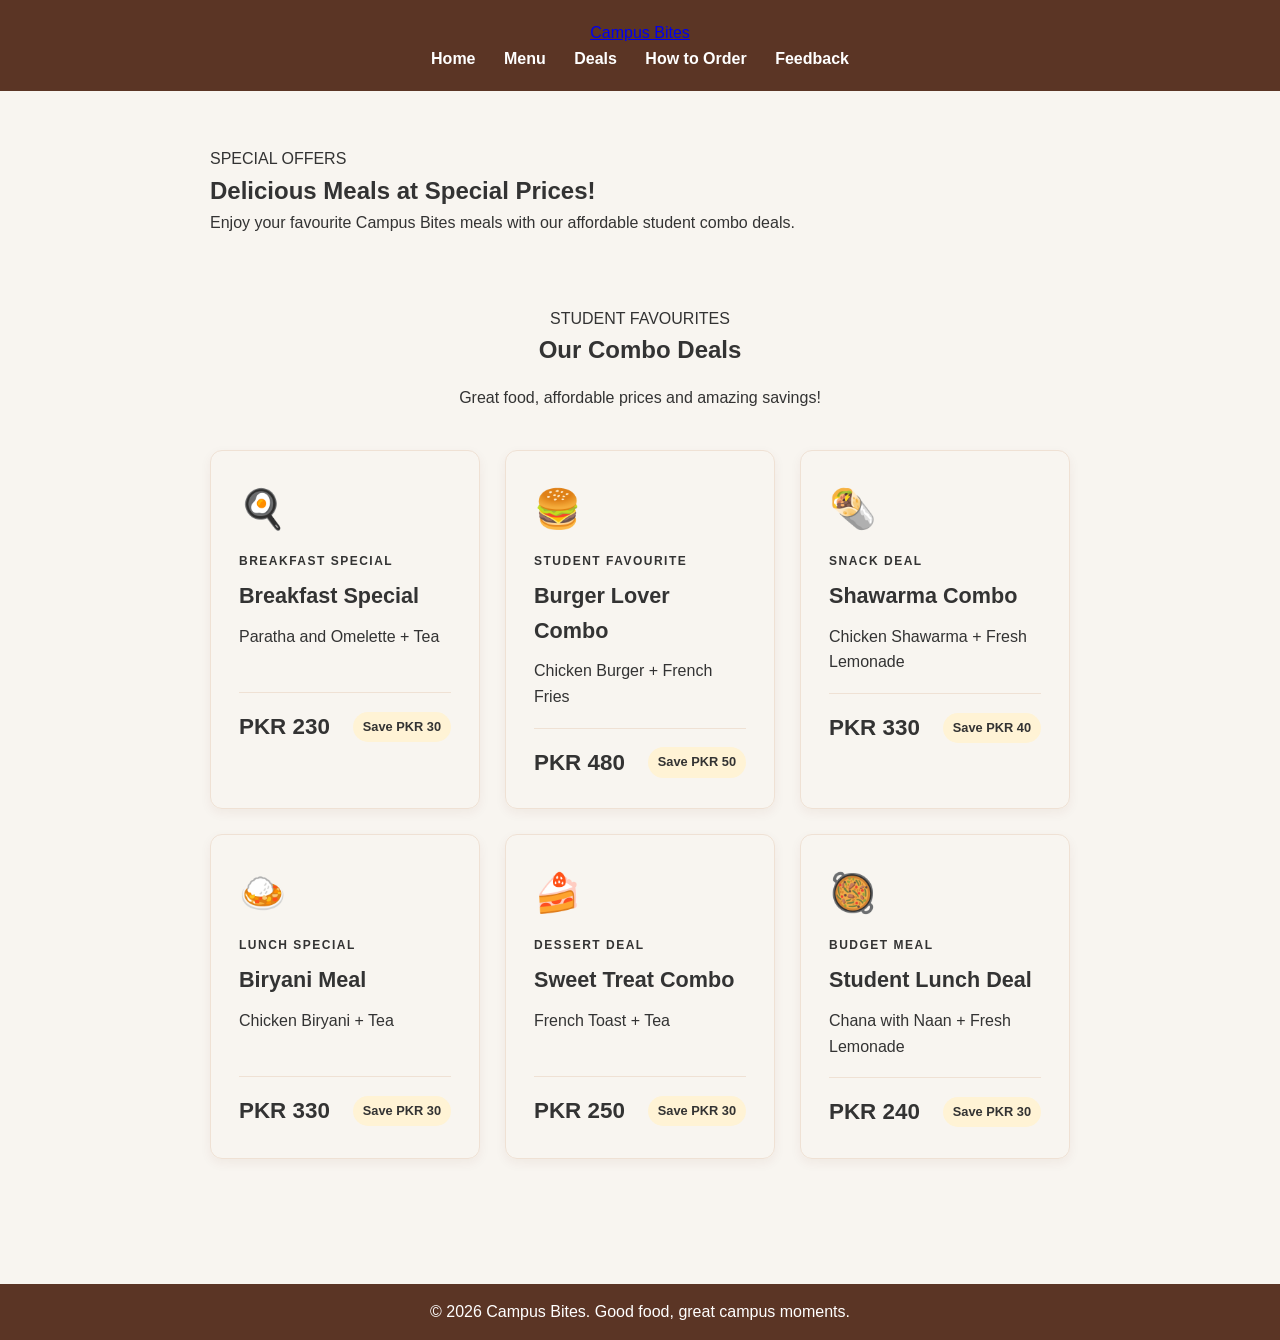
==== src/deals.html @ 8bafd167 "added deals page" ====
<!DOCTYPE html>
<html lang="en">
<head>
    <meta charset="UTF-8">
    <meta name="viewport" content="width=device-width, initial-scale=1.0">
    <title>Campus Bites | Deals</title>

    <link rel="stylesheet" href="../styles/style.css">
</head>

<body>

<header class="site-header">
    <div class="container header-content">

        <a href="index.html" class="logo">
            Campus Bites
        </a>

        <nav class="site-nav">
            <a href="index.html">Home</a>
            <a href="menu.html">Menu</a>
            <a href="deals.html" aria-current="page">Deals</a>
            <a href="order.html">How to Order</a>
            <a href="feedback.html">Feedback</a>
        </nav>

    </div>
</header>

<main>

    <section class="hero">
        <div class="container hero-content">
            <p class="eyebrow">SPECIAL OFFERS</p>
            <h1>Delicious Meals at Special Prices!</h1>
            <p>
                Enjoy your favourite Campus Bites meals
                with our affordable student combo deals.
            </p>
        </div>
    </section>

    <section class="deals-section">
        <div class="container">

            <div class="deals-heading">
                <p class="eyebrow">STUDENT FAVOURITES</p>
                <h2>Our Combo Deals</h2>
                <p>Great food, affordable prices and amazing savings!</p>
            </div>

            <div class="deals-grid">

                <article class="deal-card">
                    <span class="deal-icon">🍳</span>
                    <p class="deal-tag">BREAKFAST SPECIAL</p>
                    <h3>Breakfast Special</h3>
                    <p>Paratha and Omelette + Tea</p>
                    <div class="deal-bottom">
                        <strong>PKR 230</strong>
                        <span>Save PKR 30</span>
                    </div>
                </article>

                <article class="deal-card">
                    <span class="deal-icon">🍔</span>
                    <p class="deal-tag">STUDENT FAVOURITE</p>
                    <h3>Burger Lover Combo</h3>
                    <p>Chicken Burger + French Fries</p>
                    <div class="deal-bottom">
                        <strong>PKR 480</strong>
                        <span>Save PKR 50</span>
                    </div>
                </article>

                <article class="deal-card">
                    <span class="deal-icon">🌯</span>
                    <p class="deal-tag">SNACK DEAL</p>
                    <h3>Shawarma Combo</h3>
                    <p>Chicken Shawarma + Fresh Lemonade</p>
                    <div class="deal-bottom">
                        <strong>PKR 330</strong>
                        <span>Save PKR 40</span>
                    </div>
                </article>

                <article class="deal-card">
                    <span class="deal-icon">🍛</span>
                    <p class="deal-tag">LUNCH SPECIAL</p>
                    <h3>Biryani Meal</h3>
                    <p>Chicken Biryani + Tea</p>
                    <div class="deal-bottom">
                        <strong>PKR 330</strong>
                        <span>Save PKR 30</span>
                    </div>
                </article>

                <article class="deal-card">
                    <span class="deal-icon">🍰</span>
                    <p class="deal-tag">DESSERT DEAL</p>
                    <h3>Sweet Treat Combo</h3>
                    <p>French Toast + Tea</p>
                    <div class="deal-bottom">
                        <strong>PKR 250</strong>
                        <span>Save PKR 30</span>
                    </div>
                </article>

                <article class="deal-card">
                    <span class="deal-icon">🥘</span>
                    <p class="deal-tag">BUDGET MEAL</p>
                    <h3>Student Lunch Deal</h3>
                    <p>Chana with Naan + Fresh Lemonade</p>
                    <div class="deal-bottom">
                        <strong>PKR 240</strong>
                        <span>Save PKR 30</span>
                    </div>
                </article>

            </div>
        </div>
    </section>

</main>

<footer class="site-footer">
    <div class="container">
        <p>© 2026 Campus Bites. Good food, great campus moments.</p>
    </div>
</footer>

</body>
</html>
---- styles/style.css ----
/* General Styling */
* {
    margin: 0;
    padding: 0;
    box-sizing: border-box;
}

body {
    font-family: Arial, sans-serif;
    background-color: #f8f5f0;
    color: #333;
    line-height: 1.6;
}

/* Header */
header {
    background-color: #5b3525;
    color: white;
    padding: 20px;
    text-align: center;
}

header h1 {
    margin-bottom: 15px;
}

nav a {
    color: white;
    text-decoration: none;
    margin: 0 12px;
    font-weight: bold;
}

nav a:hover {
    color: #ffd28a;
}

/* Main Content */
main {
    max-width: 900px;
    margin: 35px auto;
    padding: 20px;
}

.feedback-section,
.contact-section {
    background-color: white;
    padding: 25px;
    margin-bottom: 25px;
    border-radius: 10px;
    box-shadow: 0 3px 10px rgba(0, 0, 0, 0.1);
}

h2 {
    color: #5b3525;
    margin-bottom: 15px;
}

.feedback-section p {
    margin-bottom: 20px;
}

/* Feedback Form */
form {
    display: flex;
    flex-direction: column;
}

label {
    margin: 10px 0 5px;
    font-weight: bold;
}

input,
textarea {
    padding: 12px;
    border: 1px solid #ccc;
    border-radius: 6px;
    font-size: 15px;
    width: 100%;
}

textarea {
    resize: vertical;
}

button {
    background-color: #5b3525;
    color: white;
    border: none;
    padding: 12px;
    margin-top: 18px;
    border-radius: 6px;
    cursor: pointer;
    font-size: 16px;
}

button:hover {
    background-color: #7b4b35;
}

/* Footer */
footer {
    background-color: #5b3525;
    color: white;
    text-align: center;
    padding: 15px;
}

/* Mobile Responsive Design */
@media (max-width: 600px) {
    nav a {
        display: inline-block;
        margin: 6px;
    }

    main {
        margin: 15px auto;
        padding: 12px;
    }

    .feedback-section,
    .contact-section {
        padding: 18px;
    }
}

/* ===== Deals Page Styling ===== */

.deals-section {
    padding-top: 70px;
    padding-bottom: 70px;
    background: var(--surface);
}

.deals-heading {
    text-align: center;
    margin-bottom: 40px;
}

.deals-heading h2 {
    color: var(--brand-dark);
}

.deals-heading p {
    color: var(--muted);
}

/* Deals Grid */
.deals-grid {
    display: grid;
    grid-template-columns: repeat(3, minmax(0, 1fr));
    gap: 25px;
}

/* Individual Deal Card */
.deal-card {
    padding: 28px;
    background: var(--white);
    border: 1px solid #efe1d4;
    border-radius: 12px;
    box-shadow: 0 4px 12px rgba(97, 39, 24, 0.06);
    transition: transform 0.3s ease, box-shadow 0.3s ease;
}

.deal-card:hover {
    transform: translateY(-6px);
    box-shadow: 0 8px 20px rgba(97, 39, 24, 0.12);
}

/* Deal Icon */
.deal-icon {
    display: inline-block;
    font-size: 38px;
    margin-bottom: 12px;
}

/* Deal Category */
.deal-tag {
    color: var(--brand);
    font-size: 0.75rem;
    font-weight: 800;
    letter-spacing: 1.5px;
    margin-bottom: 8px;
}

/* Deal Title */
.deal-card h3 {
    color: var(--brand-dark);
    font-size: 1.35rem;
    margin-bottom: 10px;
}

/* Deal Description */
.deal-card > p:not(.deal-tag) {
    color: var(--muted);
    min-height: 50px;
}

/* Deal Price Section */
.deal-bottom {
    display: flex;
    justify-content: space-between;
    align-items: center;
    flex-wrap: wrap;
    gap: 10px;
    border-top: 1px solid #efe1d4;
    padding-top: 16px;
    margin-top: 18px;
}

.deal-bottom strong {
    color: var(--brand);
    font-size: 1.4rem;
}

.deal-bottom span {
    background: #fff3d5;
    color: var(--brand-dark);
    padding: 5px 10px;
    border-radius: 20px;
    font-size: 0.8rem;
    font-weight: 700;
}

/* ===== Deals Page Responsive Design ===== */

@media (max-width: 800px) {
    .deals-grid {
        grid-template-columns: repeat(2, minmax(0, 1fr));
    }
}

@media (max-width: 600px) {
    .deals-section {
        padding-top: 45px;
        padding-bottom: 45px;
    }

    .deals-grid {
        grid-template-columns: 1fr;
    }

    .deal-card {
        padding: 22px;
    }
}
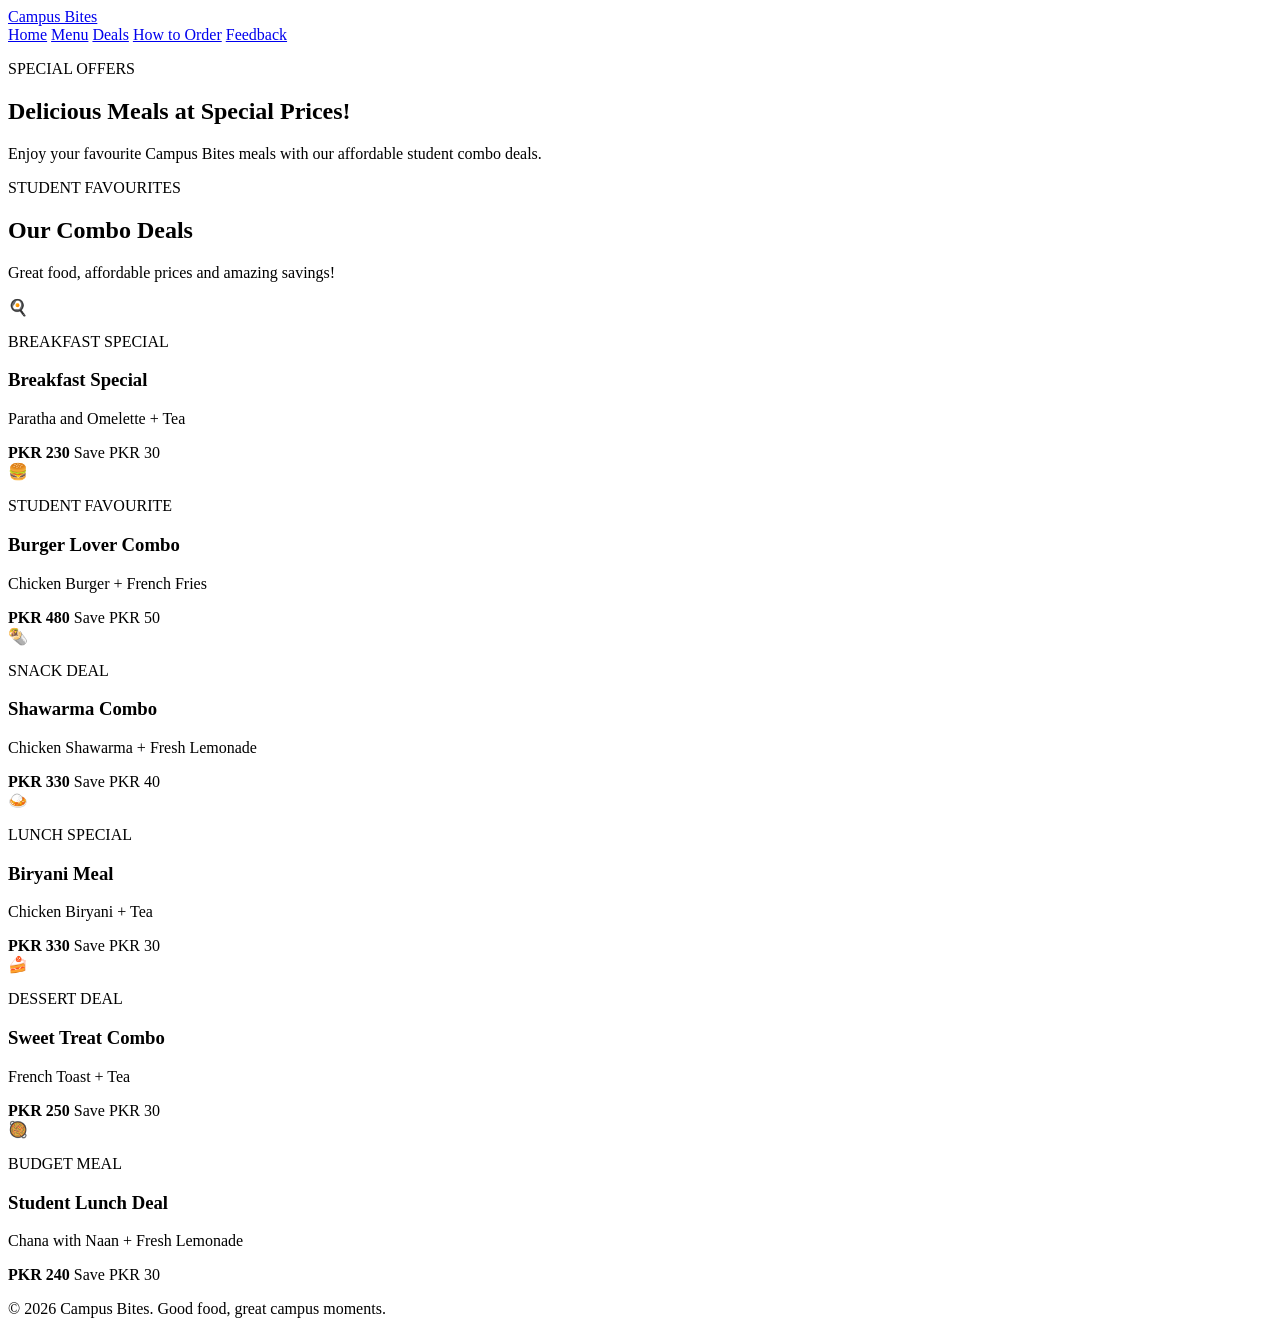
==== commit 567e4b41: "minor fixes" ====
--- a/src/deals.html
+++ b/src/deals.html
@@ -1,10 +1,10 @@
-
+ 
 <!DOCTYPE html>
 <html lang="en">
 <head>
     <meta charset="UTF-8">
     <meta name="viewport" content="width=device-width, initial-scale=1.0">
-    <title>Campus Bites | Deals</title>
+    <title>Campus Bites | Deals page</title>
 
     <link rel="stylesheet" href="../styles/style.css">
 </head>
